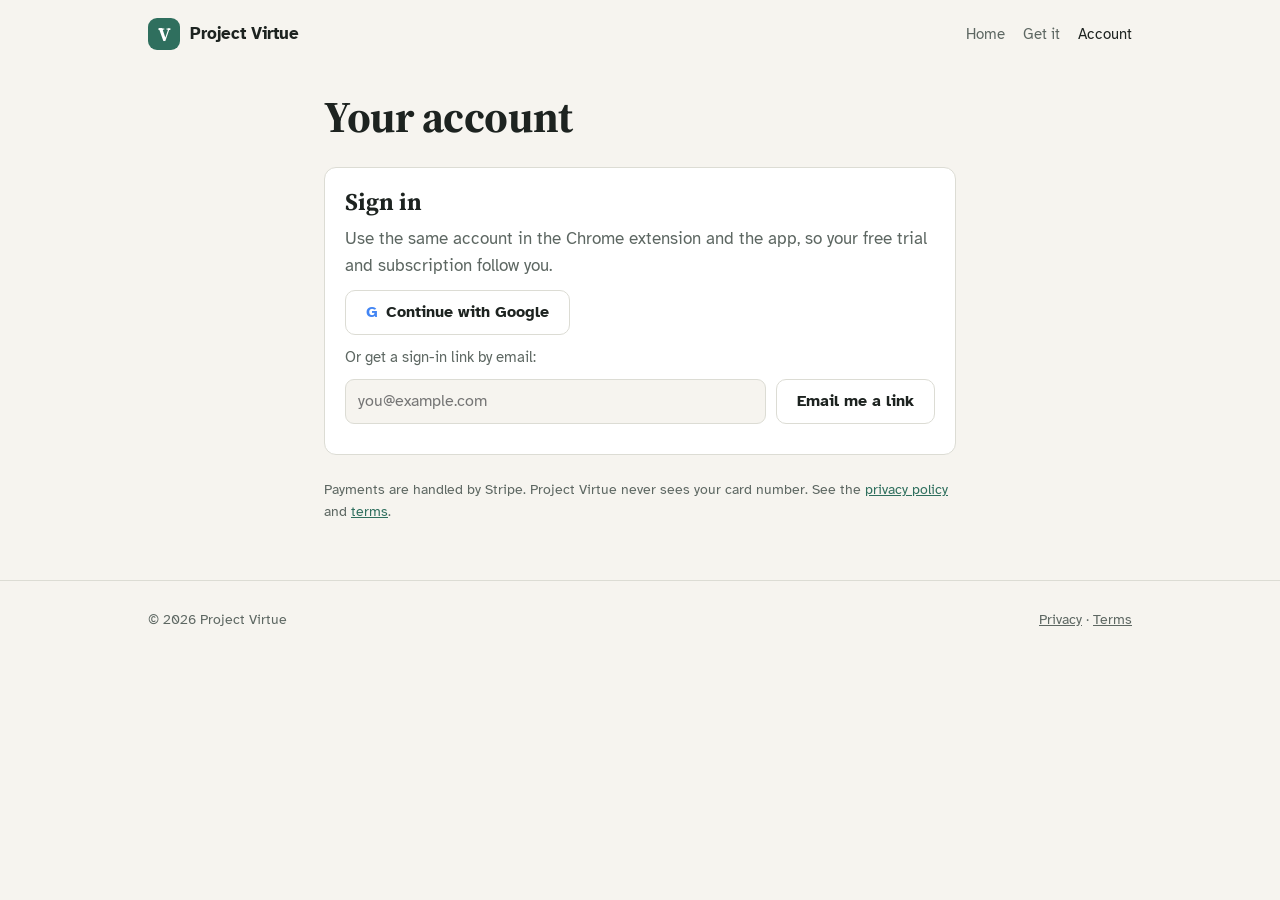
==== account.html @ 2ad658b2 "Add files via upload" ====
<!doctype html>
<html lang="en">
<head>
<meta charset="utf-8">
<meta name="viewport" content="width=device-width, initial-scale=1, viewport-fit=cover">
<title>Your Account · Project Virtue</title>
<link rel="icon" href="img/favicon.png">
<link rel="stylesheet" href="https://fonts.googleapis.com/css2?family=Source+Serif+4:opsz,wght@8..60,600;8..60,700&family=Atkinson+Hyperlegible:ital,wght@0,400;0,700;1,400&display=swap">
<link rel="stylesheet" href="site.css">
</head>
<body>
<header class="top">
  <div class="wrap">
    <a class="brand" href="./"><span class="v">V</span>Project Virtue</a>
    <nav><a href="./">Home</a><a href="./#get">Get it</a><a href="account.html" aria-current="page">Account</a></nav>
  </div>
</header>

<main class="wrap narrow" style="display:grid;gap:24px;padding-block:24px 56px">
  <h1 style="font-size:clamp(32px,5vw,44px)">Your account</h1>
  <p id="flash" class="note" hidden></p>

  <!-- signed out -->
  <section class="card" id="signedOut" hidden>
    <h2 style="font-size:24px">Sign in</h2>
    <p style="color:var(--muted)">Use the same account in the Chrome extension and the app, so your free trial and subscription follow you.</p>
    <div class="row"><button class="btn" id="google" type="button"><span class="g">G</span> Continue with Google</button></div>
    <p style="color:var(--muted);font-size:15px">Or get a sign-in link by email:</p>
    <form id="emailForm" class="inline">
      <input type="email" id="email" autocomplete="email" placeholder="you@example.com" required>
      <button class="btn" type="submit" id="sendBtn">Email me a link</button>
    </form>
    <form id="codeForm" class="inline" hidden>
      <input type="text" id="code" placeholder="Paste the link or code from the email">
      <button class="btn primary" type="submit">Sign in</button>
    </form>
    <p id="signInMsg" style="font-size:15px;color:var(--muted)"></p>
  </section>

  <!-- signed in -->
  <section class="card" id="signedIn" hidden>
    <div class="row" style="justify-content:space-between">
      <h2 style="font-size:24px" id="who">Signed in</h2>
      <button class="btn" id="signOut" type="button">Sign out</button>
    </div>
    <dl class="kv">
      <dt>Plan</dt><dd id="planName">Free</dd>
      <dt>Free trial</dt><dd id="trialText">–</dd>
    </dl>
    <div class="meter" id="meter" aria-hidden="true"><i style="width:0%"></i></div>
    <p id="paywallNote" style="color:var(--muted);font-size:15px"></p>
    <div class="row">
      <button class="btn primary" id="subscribe" type="button" hidden>Subscribe</button>
      <button class="btn" id="billing" type="button" hidden>Manage billing</button>
    </div>
    <p id="planMsg" style="font-size:15px;color:var(--muted)"></p>
  </section>

  <p style="font-size:14px;color:var(--muted)">Payments are handled by Stripe. Project Virtue never sees your card number. See the <a href="privacy.html">privacy policy</a> and <a href="terms.html">terms</a>.</p>
</main>

<footer>
  <div class="wrap">
    <span>© 2026 Project Virtue</span>
    <span><a href="privacy.html">Privacy</a> · <a href="terms.html">Terms</a></span>
  </div>
</footer>

<script src="config.js"></script>
<script src="db.js"></script>
<script>
(function () {
  "use strict";
  var $ = function (id) { return document.getElementById(id); };
  var store = {
    get: async function (k) { try { var v = localStorage.getItem(k); return v ? JSON.parse(v) : null; } catch (e) { return null; } },
    set: async function (k, v) { try { localStorage.setItem(k, JSON.stringify(v)); } catch (e) {} }
  };
  var db = VirtueDB.create(window.VIRTUE_CONFIG, store);
  var here = location.origin + location.pathname;

  function flash(text, warn) {
    var el = $("flash");
    el.hidden = !text; el.textContent = text || "";
    el.className = warn ? "warnbox" : "note";
  }

  function hours(sec) { return (Math.round(sec / 360) / 10).toString(); }

  async function render() {
    var a = await db.account().catch(function () { return { configured: db.configured, signedIn: false }; });
    $("signedOut").hidden = a.signedIn;
    $("signedIn").hidden = !a.signedIn;
    if (!a.signedIn) return;
    $("who").textContent = a.email;
    var plan = await db.myPlan().catch(function () { return null; });
    if (!plan) { $("planMsg").textContent = "Couldn't load your plan. Try again in a moment."; return; }
    var used = plan.trial_seconds_used || 0, total = plan.trial_seconds_total || 36000;
    $("planName").textContent = plan.subscribed ? "Virtue Plus" + (plan.plan_status && plan.plan_status !== "active" ? " (" + plan.plan_status.replace("_", " ") + ")" : "") : "Free";
    $("trialText").textContent = hours(Math.min(used, total)) + " of " + hours(total) + " hours used";
    $("meter").firstElementChild.style.width = Math.min(100, used / total * 100).toFixed(1) + "%";
    $("paywallNote").textContent = !plan.paywall_enabled ? "Project Virtue is free for everyone while it's in testing. Your trial hours aren't being used up yet."
      : plan.subscribed ? (plan.plan_renews_at ? "Renews " + new Date(plan.plan_renews_at).toLocaleDateString() + "." : "")
      : plan.allowed ? "When your free hours run out, subscribe to keep filtering." : "Your free trial is used up. Subscribe to keep filtering.";
    $("subscribe").hidden = plan.subscribed || !plan.paywall_enabled;
    $("billing").hidden = !plan.has_billing;
  }

  async function finishRedirectSignIn() {
    // Back from Google or an emailed link: the address carries #access_token=... (or an error).
    if (!/access_token=|error_description=/.test(location.hash) && !/[?&]token=/.test(location.search)) return;
    try { await db.verifyCode("", location.href); flash("You're signed in."); }
    catch (e) { flash(e.message, true); }
    history.replaceState(null, "", location.pathname);
  }

  $("google").addEventListener("click", function () { location.href = db.oauthUrl("google", here); });
  $("emailForm").addEventListener("submit", async function (e) {
    e.preventDefault();
    $("sendBtn").disabled = true; $("signInMsg").textContent = "Sending…";
    try {
      await db.sendCode($("email").value, here);
      $("signInMsg").textContent = "Check your email and click the sign-in link. It brings you back here. (If the email has a code, paste it below.)";
      $("codeForm").hidden = false;
    } catch (err) { $("signInMsg").textContent = err.message; }
    $("sendBtn").disabled = false;
  });
  $("codeForm").addEventListener("submit", async function (e) {
    e.preventDefault();
    try { await db.verifyCode($("email").value, $("code").value); $("signInMsg").textContent = ""; render(); }
    catch (err) { $("signInMsg").textContent = err.message; }
  });
  $("signOut").addEventListener("click", async function () { await db.signOut(); flash(""); render(); });

  async function go(op) {
    $("planMsg").textContent = "Opening secure checkout…";
    try {
      var r = await db[op](here);
      if (r && r.url) location.href = r.url; else $("planMsg").textContent = "Payments aren't set up yet.";
    } catch (e) { $("planMsg").textContent = /not found|404|aren't set up/i.test(e.message) ? "Payments aren't set up yet." : e.message; }
  }
  $("subscribe").addEventListener("click", function () { go("checkout"); });
  $("billing").addEventListener("click", function () { go("billingPortal"); });

  (async function () {
    if (!db.configured) { flash("This site isn't connected to the database yet.", true); return; }
    await finishRedirectSignIn();
    var q = new URLSearchParams(location.search);
    if (q.get("checkout") === "success") { flash("Thank you! Your subscription is active. It can take a minute to show here."); history.replaceState(null, "", location.pathname); setTimeout(render, 4000); }
    if (q.get("checkout") === "cancelled") { flash("Checkout was cancelled. You haven't been charged."); history.replaceState(null, "", location.pathname); }
    render();
  })();
})();
</script>
</body>
</html>
---- site.css ----
[hidden] { display: none !important; }
/* Project Virtue website.
   Layout: one centred reading column (≈64rem) with full-width bands; the hero shows a
   film timeline with mute marks and skipped scenes, the thing Virtue actually produces. */
:root {
  --bg: #f6f4ef;
  --paper: #ffffff;
  --ink: #1d2320;
  --muted: #5d6762;
  --line: #dcdcd4;
  --accent: #2f6f5e;
  --accent-ink: #ffffff;
  --accent-soft: #e4efea;
  --mute: #c2492f;          /* mute marks on the timeline */
  --skip: #8a8f8c;          /* skipped scenes */
  --warn: #9a4b00;
  --warn-soft: #fbeedd;
  --display: "Source Serif 4", Georgia, "Times New Roman", serif;
  --body: "Atkinson Hyperlegible", system-ui, -apple-system, "Segoe UI", sans-serif;
  --mono: ui-monospace, "SFMono-Regular", Consolas, monospace;
  color-scheme: light;
}
@media (prefers-color-scheme: dark) {
  :root:not([data-theme="light"]) {
    --bg: #121514; --paper: #1b1f1d; --ink: #e9ece9; --muted: #a3ada8; --line: #2e3431;
    --accent: #6cc2a6; --accent-ink: #0d1a15; --accent-soft: #1d2d27; --mute: #ef7d63; --skip: #6f7672;
    --warn: #ffb36b; --warn-soft: #33261a; color-scheme: dark;
  }
}
:root[data-theme="dark"] {
  --bg: #121514; --paper: #1b1f1d; --ink: #e9ece9; --muted: #a3ada8; --line: #2e3431;
  --accent: #6cc2a6; --accent-ink: #0d1a15; --accent-soft: #1d2d27; --mute: #ef7d63; --skip: #6f7672;
  --warn: #ffb36b; --warn-soft: #33261a; color-scheme: dark;
}

* { box-sizing: border-box; }
html { -webkit-text-size-adjust: 100%; }
body { margin: 0; background: var(--bg); color: var(--ink); font: 17px/1.6 var(--body); }
img { max-width: 100%; height: auto; display: block; }
a { color: var(--accent); }
a:focus-visible, button:focus-visible, input:focus-visible { outline: 3px solid var(--accent); outline-offset: 2px; }

.wrap { max-width: 64rem; margin: 0 auto;
  padding-left: max(20px, env(safe-area-inset-left, 0px)); padding-right: max(20px, env(safe-area-inset-right, 0px)); }
.narrow { max-width: 42rem; }

/* header */
.top { padding-block: 18px; }
.top .wrap { display: flex; align-items: center; justify-content: space-between; gap: 16px; flex-wrap: wrap; }
.brand { display: inline-flex; align-items: center; gap: 10px; color: var(--ink); text-decoration: none; font-weight: 700; }
.brand .v { width: 32px; height: 32px; border-radius: 9px; background: var(--accent); color: var(--accent-ink);
  display: inline-grid; place-items: center; font-family: var(--display); font-size: 19px; }
nav { display: flex; gap: 18px; flex-wrap: wrap; }
nav a { color: var(--muted); text-decoration: none; font-size: 15px; }
nav a:hover, nav a[aria-current] { color: var(--ink); }

h1, h2, h3 { font-family: var(--display); line-height: 1.15; text-wrap: balance; margin: 0; }
h1 { font-size: clamp(36px, 6.4vw, 64px); font-weight: 700; letter-spacing: -0.01em; }
h2 { font-size: clamp(26px, 3.6vw, 36px); font-weight: 700; }
h3 { font-size: 21px; font-weight: 600; }
p { margin: 0; }
.lede { font-size: clamp(18px, 2.1vw, 21px); color: var(--muted); max-width: 36rem; }
.eyebrow { font-size: 13px; text-transform: uppercase; letter-spacing: .1em; color: var(--accent); font-weight: 700; }

/* buttons */
.btn { display: inline-flex; align-items: center; justify-content: center; gap: 8px; padding: 12px 20px; border-radius: 10px;
  border: 1px solid var(--line); background: var(--paper); color: var(--ink); font: 600 16px/1.2 var(--body);
  text-decoration: none; cursor: pointer; }
.btn:hover { border-color: var(--muted); }
.btn.primary { background: var(--accent); border-color: var(--accent); color: var(--accent-ink); }
.btn.primary:hover { filter: brightness(1.06); }
.btn[disabled] { opacity: .55; cursor: default; }
.btn .g { font-weight: 800; color: #4285f4; }
.row { display: flex; gap: 12px; flex-wrap: wrap; align-items: center; }

/* hero */
.hero { padding-block: 40px 56px; }
.hero .wrap { display: grid; gap: 28px; }
.timeline { background: var(--paper); border: 1px solid var(--line); border-radius: 14px; padding: 18px 18px 14px; display: grid; gap: 12px; }
.timeline .meta { display: flex; justify-content: space-between; gap: 12px; font-size: 14px; color: var(--muted); flex-wrap: wrap; }
.timeline .meta b { color: var(--ink); font-weight: 700; }
.track { position: relative; height: 34px; border-radius: 8px; background: var(--accent-soft); overflow: hidden; }
.track .playhead { position: absolute; top: 0; bottom: 0; width: 2px; background: var(--ink); left: 0;
  animation: play 14s linear infinite; }
@keyframes play { from { left: 0; } to { left: 100%; } }
@media (prefers-reduced-motion: reduce) { .track .playhead { animation: none; left: 38%; } }
.track .m { position: absolute; top: 6px; bottom: 6px; width: 4px; border-radius: 2px; background: var(--mute); }
.track .s { position: absolute; top: 0; bottom: 0; background: repeating-linear-gradient(135deg, var(--skip) 0 6px, transparent 6px 11px); opacity: .55; }
.legend { display: flex; gap: 18px; flex-wrap: wrap; font-size: 14px; color: var(--muted); }
.legend span::before { content: ""; display: inline-block; width: 12px; height: 12px; border-radius: 3px; margin-right: 6px; vertical-align: -1px; }
.legend .lm::before { background: var(--mute); }
.legend .ls::before { background: repeating-linear-gradient(135deg, var(--skip) 0 3px, transparent 3px 6px); }
.events { display: grid; grid-template-columns: repeat(auto-fill, minmax(150px, 1fr)); gap: 6px 16px; font: 14px/1.4 var(--mono); color: var(--muted); }
.events b { color: var(--ink); font-weight: 600; font-variant-numeric: tabular-nums; }

/* sections */
section.band { padding-block: 56px; border-top: 1px solid var(--line); }
section.band .wrap { display: grid; gap: 28px; }
.split { display: grid; gap: 28px; align-items: center; }
@media (min-width: 860px) {
  .hero .wrap { grid-template-columns: 1.05fr 1fr; align-items: center; gap: 48px; }
  .split { grid-template-columns: 1fr 1.25fr; }
  .split.flip > :first-child { order: 2; }
}
.split > * { min-width: 0; }
.shot { border-radius: 12px; border: 1px solid var(--line); overflow: hidden; background: var(--paper); }
.points { display: grid; gap: 14px; padding: 0; margin: 0; list-style: none; }
.points li { display: grid; grid-template-columns: 22px 1fr; gap: 10px; }
.points li::before { content: ""; width: 10px; height: 10px; border-radius: 50%; background: var(--accent); margin-top: 9px; }
.points b { font-weight: 700; }

.cards { display: grid; gap: 16px; grid-template-columns: repeat(auto-fit, minmax(240px, 1fr)); }
.card { background: var(--paper); border: 1px solid var(--line); border-radius: 12px; padding: 20px; display: grid; gap: 10px; align-content: start; }
.card .tag { font-size: 13px; color: var(--muted); }
.card .tag.soon { color: var(--warn); }

.note { background: var(--accent-soft); border-radius: 12px; padding: 16px 18px; }
.warnbox { background: var(--warn-soft); color: var(--warn); border-radius: 10px; padding: 12px 14px; }

/* forms */
label.field { display: grid; gap: 6px; font-size: 15px; color: var(--muted); }
input[type=email], input[type=text] { font: 16px var(--body); padding: 11px 12px; border-radius: 9px; border: 1px solid var(--line);
  background: var(--bg); color: var(--ink); width: 100%; min-width: 0; }
.inline { display: flex; gap: 10px; flex-wrap: wrap; }
.inline input { flex: 1 1 220px; }

/* plan meter */
.meter { height: 10px; border-radius: 6px; background: var(--accent-soft); overflow: hidden; }
.meter > i { display: block; height: 100%; background: var(--accent); }
.kv { display: grid; grid-template-columns: max-content 1fr; gap: 6px 16px; font-size: 15px; }
.kv dt { color: var(--muted); }
.kv dd { margin: 0; font-variant-numeric: tabular-nums; }

/* prose pages */
.prose { display: grid; gap: 14px; }
.prose h2 { font-size: 24px; margin-top: 18px; }
.prose ul { margin: 0; padding-left: 22px; display: grid; gap: 4px; }
.table-wrap { overflow-x: auto; border: 1px solid var(--line); border-radius: 10px; background: var(--paper); }
table { border-collapse: collapse; width: 100%; min-width: 540px; font-size: 15px; }
th, td { text-align: left; vertical-align: top; padding: 10px 12px; border-bottom: 1px solid var(--line); }
th { font-size: 13px; text-transform: uppercase; letter-spacing: .06em; color: var(--muted); }
tr:last-child td { border-bottom: 0; }
code, .addr { font-family: var(--mono); font-size: .92em; background: var(--accent-soft); padding: 1px 6px; border-radius: 5px; word-break: break-all; }

footer { border-top: 1px solid var(--line); padding-block: 28px 40px; color: var(--muted); font-size: 14px; }
footer .wrap { display: flex; justify-content: space-between; gap: 16px; flex-wrap: wrap; }
footer a { color: var(--muted); }
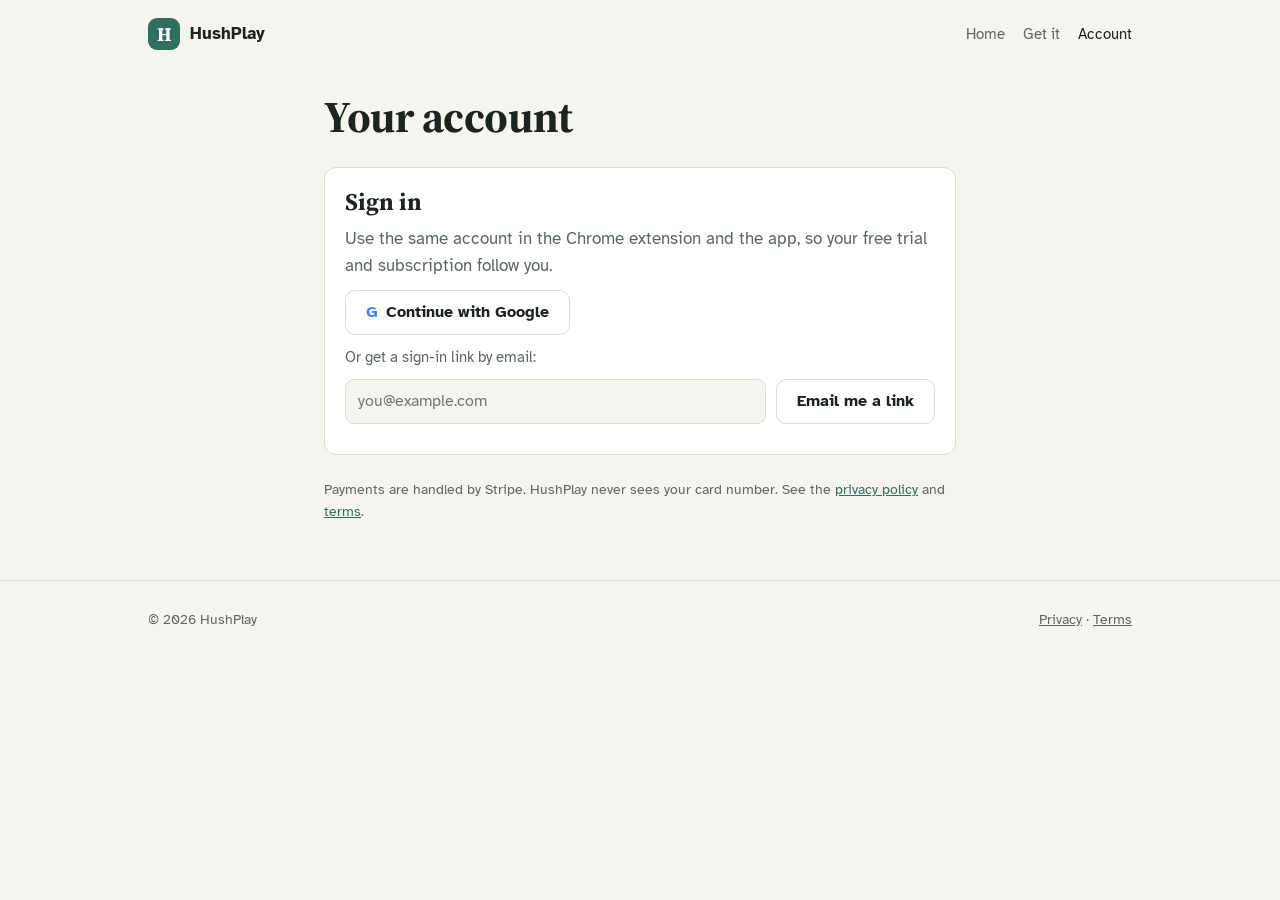
==== commit 7883b542: "Add files via upload" ====
--- a/account.html
+++ b/account.html
@@ -3,7 +3,7 @@
 <head>
 <meta charset="utf-8">
 <meta name="viewport" content="width=device-width, initial-scale=1, viewport-fit=cover">
-<title>Your Account · Project Virtue</title>
+<title>Your Account · HushPlay</title>
 <link rel="icon" href="img/favicon.png">
 <link rel="stylesheet" href="https://fonts.googleapis.com/css2?family=Source+Serif+4:opsz,wght@8..60,600;8..60,700&family=Atkinson+Hyperlegible:ital,wght@0,400;0,700;1,400&display=swap">
 <link rel="stylesheet" href="site.css">
@@ -11,7 +11,7 @@
 <body>
 <header class="top">
   <div class="wrap">
-    <a class="brand" href="./"><span class="v">V</span>Project Virtue</a>
+    <a class="brand" href="./"><span class="v">H</span>HushPlay</a>
     <nav><a href="./">Home</a><a href="./#get">Get it</a><a href="account.html" aria-current="page">Account</a></nav>
   </div>
 </header>
@@ -45,23 +45,63 @@
     </div>
     <dl class="kv">
       <dt>Plan</dt><dd id="planName">Free</dd>
-      <dt>Free trial</dt><dd id="trialText">–</dd>
+      <dt id="trialLabel">Free trial</dt><dd id="trialText">–</dd>
     </dl>
     <div class="meter" id="meter" aria-hidden="true"><i style="width:0%"></i></div>
     <p id="paywallNote" style="color:var(--muted);font-size:15px"></p>
+    <div id="refEntry" hidden>
+      <label class="field">Referral code (optional)
+        <input type="text" id="refCode" maxlength="12" autocomplete="off" placeholder="e.g. 7KQ2MX4D" style="text-transform:uppercase">
+      </label>
+    </div>
     <div class="row">
-      <button class="btn primary" id="subscribe" type="button" hidden>Subscribe</button>
+      <button class="btn primary" id="subscribeYearly" type="button" hidden>Subscribe yearly</button>
+      <button class="btn" id="subscribe" type="button" hidden>Subscribe monthly</button>
       <button class="btn" id="billing" type="button" hidden>Manage billing</button>
     </div>
     <p id="planMsg" style="font-size:15px;color:var(--muted)"></p>
   </section>
 
-  <p style="font-size:14px;color:var(--muted)">Payments are handled by Stripe. Project Virtue never sees your card number. See the <a href="privacy.html">privacy policy</a> and <a href="terms.html">terms</a>.</p>
+  <!-- referrals -->
+  <section class="card" id="referCard" hidden>
+    <h2 style="font-size:24px">Refer friends</h2>
+    <p style="color:var(--muted);font-size:15px;margin:0" id="referHow"></p>
+    <div class="refcode"><span>Your code</span><b id="myCode">–</b></div>
+    <div class="inline">
+      <input type="text" id="myLink" readonly aria-label="Your referral link">
+      <button class="btn" type="button" id="copyLink">Copy link</button>
+    </div>
+    <dl class="kv">
+      <dt>Friends signed up</dt><dd id="refJoined">0</dd>
+      <dt>Rewards earned</dt><dd id="refEarned">$0.00</dd>
+    </dl>
+    <p id="refMsg" style="font-size:15px;color:var(--muted);margin:0"></p>
+  </section>
+
+  <!-- settings profiles -->
+  <section class="card" id="profilesCard" hidden>
+    <div class="row" style="justify-content:space-between">
+      <h2 style="font-size:24px">Settings profiles</h2>
+      <button class="btn" id="profNew" type="button">New profile</button>
+    </div>
+    <p style="color:var(--muted);font-size:15px;margin:0">Save different settings for different people or times, like "Kids" and "Movie night".
+      In the Chrome extension and the app, each device picks which profile it uses, so they can share one or each have their own.
+      New devices start with your default profile.</p>
+    <form id="profNewForm" class="inline" hidden>
+      <input type="text" id="profNewName" maxlength="40" placeholder="Profile name, e.g. Kids" required>
+      <button class="btn primary" type="submit">Create</button>
+      <button class="btn" type="button" id="profNewCancel">Cancel</button>
+    </form>
+    <ul id="profList" class="proflist"></ul>
+    <p id="profMsg" style="font-size:15px;color:var(--muted);margin:0"></p>
+  </section>
+
+  <p style="font-size:14px;color:var(--muted)">Payments are handled by Stripe. HushPlay never sees your card number. See the <a href="privacy.html">privacy policy</a> and <a href="terms.html">terms</a>.</p>
 </main>
 
 <footer>
   <div class="wrap">
-    <span>© 2026 Project Virtue</span>
+    <span>© 2026 HushPlay</span>
     <span><a href="privacy.html">Privacy</a> · <a href="terms.html">Terms</a></span>
   </div>
 </footer>
@@ -91,20 +131,168 @@
     var a = await db.account().catch(function () { return { configured: db.configured, signedIn: false }; });
     $("signedOut").hidden = a.signedIn;
     $("signedIn").hidden = !a.signedIn;
-    if (!a.signedIn) return;
+    if (!a.signedIn) { $("profilesCard").hidden = true; $("referCard").hidden = true; return; }
     $("who").textContent = a.email;
     var plan = await db.myPlan().catch(function () { return null; });
     if (!plan) { $("planMsg").textContent = "Couldn't load your plan. Try again in a moment."; return; }
-    var used = plan.trial_seconds_used || 0, total = plan.trial_seconds_total || 36000;
-    $("planName").textContent = plan.subscribed ? "Virtue Plus" + (plan.plan_status && plan.plan_status !== "active" ? " (" + plan.plan_status.replace("_", " ") + ")" : "") : "Free";
+    var used = plan.trial_seconds_used || 0, total = plan.trial_seconds_total || 7200;
+    $("planName").textContent = plan.subscribed ? "HushPlay Plus" + (plan.plan_status && plan.plan_status !== "active" ? " (" + plan.plan_status.replace("_", " ") + ")" : "") : "Free";
     $("trialText").textContent = hours(Math.min(used, total)) + " of " + hours(total) + " hours used";
     $("meter").firstElementChild.style.width = Math.min(100, used / total * 100).toFixed(1) + "%";
-    $("paywallNote").textContent = !plan.paywall_enabled ? "Project Virtue is free for everyone while it's in testing. Your trial hours aren't being used up yet."
+    // Subscribers don't have a free trial any more: no meter, no hours.
+    $("trialLabel").hidden = $("trialText").hidden = $("meter").hidden = !!plan.subscribed;
+    $("paywallNote").textContent = !plan.paywall_enabled ? "HushPlay is free for everyone while it's in testing. Your trial hours aren't being used up yet."
       : plan.subscribed ? (plan.plan_renews_at ? "Renews " + new Date(plan.plan_renews_at).toLocaleDateString() + "." : "")
       : plan.allowed ? "When your free hours run out, subscribe to keep filtering." : "Your free trial is used up. Subscribe to keep filtering.";
-    $("subscribe").hidden = plan.subscribed || !plan.paywall_enabled;
+    $("subscribe").hidden = $("subscribeYearly").hidden = plan.subscribed || !plan.paywall_enabled;
     $("billing").hidden = !plan.has_billing;
-  }
+    $("refEntry").hidden = plan.subscribed || !plan.paywall_enabled || !!plan.plan_status;
+    loadProfiles();
+    loadReferral();
+    var cfg = await db.config().catch(function () { return {}; });
+    $("subscribe").textContent = "Monthly" + (cfg.price_monthly ? " · " + cfg.price_monthly + "/month" : "");
+    $("subscribeYearly").textContent = "Yearly" + (cfg.price_yearly ? " · " + cfg.price_yearly + "/year" : "");
+  }
+
+  // ---------------------------------------------------------------- settings profiles
+  var MUTE = [["strong", "Strong swearing"], ["mild", "Mild words"], ["blasphemy", "God's name in vain"], ["slurs", "Slurs"]];
+  var SKIP = [["nudity", "Nudity"], ["sexual", "Sexual content"], ["violence", "Violence"], ["other", "Other flagged scenes"]];
+  var DEF_CATS = { strong: true, mild: true, blasphemy: true, slurs: true, nudity: true, sexual: true, violence: false, other: true };
+  var profs = [], openId = null;
+  function profMsg(t, warn) { $("profMsg").textContent = t || ""; $("profMsg").style.color = warn ? "var(--warn)" : "var(--muted)"; }
+  async function loadProfiles(msg) {
+    try { profs = await db.profiles(); } catch (e) { profMsg(e.message, true); return; }
+    $("profilesCard").hidden = false;
+    drawProfiles();
+    profMsg(msg || (profs.length ? "" : "You don't have any profiles yet. Open the extension or the app once while signed in, or make one here."));
+  }
+  function el(tag, attrs, kids) {
+    var n = document.createElement(tag);
+    Object.keys(attrs || {}).forEach(function (k) { if (k === "text") n.textContent = attrs[k]; else n.setAttribute(k, attrs[k]); });
+    (kids || []).forEach(function (k) { if (k) n.appendChild(k); });
+    return n;
+  }
+  function check(id, label, on) {
+    var box = el("input", { type: "checkbox", id: id });
+    box.checked = !!on;
+    return el("label", { class: "check" }, [box, document.createTextNode(" " + label)]);
+  }
+  function select(id, opts, value) {
+    var s = el("select", { id: id });
+    opts.forEach(function (o) { var op = el("option", { value: o[0], text: o[1] }); s.appendChild(op); });
+    s.value = String(value);
+    return s;
+  }
+  function drawProfiles() {
+    var list = $("profList");
+    list.innerHTML = "";
+    profs.forEach(function (p) {
+      var li = el("li", { class: "prof" });
+      var head = el("div", { class: "row", style: "justify-content:space-between" }, [
+        el("strong", { text: p.name }),
+        p.is_default ? el("span", { class: "pill", text: "Default" }) : null
+      ]);
+      var btns = el("div", { class: "row" });
+      var edit = el("button", { class: "btn small", type: "button", text: openId === p.id ? "Close" : "Edit" });
+      edit.addEventListener("click", function () { openId = openId === p.id ? null : p.id; drawProfiles(); });
+      btns.appendChild(edit);
+      if (!p.is_default) {
+        var def = el("button", { class: "btn small", type: "button", text: "Make default" });
+        def.addEventListener("click", function () { save(p.id, null, null, true, "\"" + p.name + "\" is now the default for new devices."); });
+        btns.appendChild(def);
+      }
+      var del = el("button", { class: "btn small", type: "button", text: "Delete" });
+      del.addEventListener("click", function () {
+        if (del.dataset.sure) {
+          db.deleteProfile(p.id).then(function () { loadProfiles("Deleted \"" + p.name + "\". Devices that used it keep their settings."); },
+            function (e) { profMsg(e.message, true); });
+        } else { del.dataset.sure = "1"; del.textContent = "Really delete?"; }
+      });
+      btns.appendChild(del);
+      li.appendChild(head);
+      li.appendChild(btns);
+      if (openId === p.id) li.appendChild(editor(p));
+      list.appendChild(li);
+    });
+  }
+  function editor(p) {
+    var s = p.settings || {}, cats = Object.assign({}, DEF_CATS, s.categories || {});
+    var f = el("form", { class: "profedit" });
+    var name = el("input", { type: "text", id: "pe-name", maxlength: "40", value: p.name });
+    f.appendChild(el("label", { class: "field" }, [document.createTextNode("Name"), name]));
+    f.appendChild(el("p", { class: "lbl", text: "Mute" }));
+    MUTE.forEach(function (c) { f.appendChild(check("pe-" + c[0], c[1], cats[c[0]])); });
+    f.appendChild(el("p", { class: "lbl", text: "Skip scenes (movies & TV)" }));
+    SKIP.forEach(function (c) { f.appendChild(check("pe-" + c[0], c[1], cats[c[0]])); });
+    f.appendChild(el("label", { class: "field" }, [document.createTextNode("Skip violence that is"),
+      select("pe-violenceLevel", [["1", "Any (fights and up)"], ["2", "Moderate and up (shooting, blood)"], ["3", "Graphic only (gore)"]], s.violenceLevel || 2)]));
+    f.appendChild(el("label", { class: "field" }, [document.createTextNode("Scenes spotted from sound cues in subtitles"),
+      select("pe-soundCues", [["ask", "Offer a Skip button"], ["auto", "Skip them automatically"], ["off", "Ignore them"]], s.soundCues || "ask")]));
+    f.appendChild(el("label", { class: "field" }, [document.createTextNode("Also mute (comma-separated)"),
+      el("input", { type: "text", id: "pe-custom", value: s.custom || "", placeholder: "e.g. heck, gosh, darn*" })]));
+    f.appendChild(el("label", { class: "field" }, [document.createTextNode("Never mute"),
+      el("input", { type: "text", id: "pe-allow", value: s.allow || "", placeholder: "e.g. hell" })]));
+    f.appendChild(check("pe-useUnverified", "Use shared timestamps that aren't verified yet", s.useUnverified !== false));
+    f.appendChild(check("pe-censorCaptions", "Hide swear words in on-screen captions", s.censorCaptions !== false));
+    var go = el("button", { class: "btn primary", type: "submit", text: "Save changes" });
+    f.appendChild(el("div", { class: "row" }, [go]));
+    f.addEventListener("submit", function (e) {
+      e.preventDefault();
+      var next = Object.assign({}, s, { categories: Object.assign({}, cats) });
+      MUTE.concat(SKIP).forEach(function (c) { next.categories[c[0]] = $("pe-" + c[0]).checked; });
+      next.violenceLevel = +$("pe-violenceLevel").value;
+      next.soundCues = $("pe-soundCues").value;
+      next.custom = $("pe-custom").value.trim();
+      next.allow = $("pe-allow").value.trim();
+      next.useUnverified = $("pe-useUnverified").checked;
+      next.censorCaptions = $("pe-censorCaptions").checked;
+      var newName = name.value.trim();
+      save(p.id, newName && newName !== p.name ? newName : null, next, false, "Saved. Devices using \"" + (newName || p.name) + "\" pick this up within a few minutes.");
+    });
+    return f;
+  }
+  function save(id, name, settings, makeDefault, done) {
+    profMsg("Saving…");
+    db.saveProfile(id, name, settings, makeDefault).then(function () { return loadProfiles(done); },
+      function (e) { profMsg(e.message, true); });
+  }
+  $("profNew").addEventListener("click", function () { $("profNewForm").hidden = false; $("profNewName").value = ""; $("profNewName").focus(); });
+  $("profNewCancel").addEventListener("click", function () { $("profNewForm").hidden = true; });
+  $("profNewForm").addEventListener("submit", function (e) {
+    e.preventDefault();
+    var n = $("profNewName").value.trim();
+    if (!n) return;
+    $("profNewForm").hidden = true;
+    profMsg("Saving…");
+    // New profiles here start from the standard settings.
+    db.saveProfile(null, n, { categories: Object.assign({}, DEF_CATS) }, false).then(function (p) {
+      openId = p.id; return loadProfiles("Made \"" + n + "\". Change its settings below, then pick it on a device.");
+    }, function (e) { profMsg(e.message, true); });
+  });
+
+  // ---------------------------------------------------------------- referrals
+  var REF_KEY = "virtue.ref";
+  function money(c) { return "$" + (c / 100).toFixed(2); }
+  function savedRef() { try { return localStorage.getItem(REF_KEY) || ""; } catch (e) { return ""; } }
+  function rememberRef(c) { try { if (c) localStorage.setItem(REF_KEY, c); else localStorage.removeItem(REF_KEY); } catch (e) {} }
+  async function loadReferral() {
+    var r;
+    try { r = await db.myReferral(); } catch (e) { return; }
+    $("referCard").hidden = false;
+    $("referHow").textContent = "Share your code. When a friend buys their first subscription with it, you get " +
+      money(r.reward_yearly_cents) + " off your bills if they choose yearly, or " + money(r.reward_monthly_cents) +
+      " if they choose monthly. Each friend can use one code, once.";
+    $("myCode").textContent = r.code;
+    $("myLink").value = location.origin + location.pathname + "?ref=" + r.code;
+    $("refJoined").textContent = String(r.joined + r.rewarded);
+    $("refEarned").textContent = money(r.credit_cents) + (r.waiting_cents ? " (" + money(r.waiting_cents) + " is added when you subscribe)" : "");
+    if (r.was_referred) { $("refEntry").hidden = true; rememberRef(""); }
+    else if (!$("refCode").value) $("refCode").value = savedRef();
+  }
+  $("copyLink").addEventListener("click", async function () {
+    try { await navigator.clipboard.writeText($("myLink").value); $("refMsg").textContent = "Link copied."; }
+    catch (e) { $("myLink").select(); $("refMsg").textContent = "Press Ctrl+C (or Cmd+C) to copy."; }
+  });
 
   async function finishRedirectSignIn() {
     // Back from Google or an emailed link: the address carries #access_token=... (or an error).
@@ -132,21 +320,33 @@
   });
   $("signOut").addEventListener("click", async function () { await db.signOut(); flash(""); render(); });
 
-  async function go(op) {
+  async function go(op, plan) {
+    var code = op === "checkout" && !$("refEntry").hidden ? $("refCode").value.trim().toUpperCase() : "";
+    if (code) {
+      var ok = await db.checkReferral(code).catch(function (e) { return { ok: false, reason: e.message }; });
+      if (!ok.ok) { $("planMsg").textContent = ok.reason + " Clear the referral code box to subscribe without one."; return; }
+    }
     $("planMsg").textContent = "Opening secure checkout…";
     try {
-      var r = await db[op](here);
+      var r = await db[op](here, plan, code || undefined);
       if (r && r.url) location.href = r.url; else $("planMsg").textContent = "Payments aren't set up yet.";
     } catch (e) { $("planMsg").textContent = /not found|404|aren't set up/i.test(e.message) ? "Payments aren't set up yet." : e.message; }
   }
-  $("subscribe").addEventListener("click", function () { go("checkout"); });
+  $("subscribe").addEventListener("click", function () { go("checkout", "monthly"); });
+  $("subscribeYearly").addEventListener("click", function () { go("checkout", "yearly"); });
   $("billing").addEventListener("click", function () { go("billingPortal"); });
 
   (async function () {
     if (!db.configured) { flash("This site isn't connected to the database yet.", true); return; }
     await finishRedirectSignIn();
     var q = new URLSearchParams(location.search);
-    if (q.get("checkout") === "success") { flash("Thank you! Your subscription is active. It can take a minute to show here."); history.replaceState(null, "", location.pathname); setTimeout(render, 4000); }
+    if (q.get("ref")) {
+      var c = q.get("ref").trim().toUpperCase().replace(/[^A-Z0-9]/g, "").slice(0, 12);
+      rememberRef(c);
+      flash("Referral code " + c + " saved. It's used when you subscribe.");
+      history.replaceState(null, "", location.pathname);
+    }
+    if (q.get("checkout") === "success") { rememberRef(""); flash("Thank you! Your subscription is active. It can take a minute to show here."); history.replaceState(null, "", location.pathname); setTimeout(render, 4000); }
     if (q.get("checkout") === "cancelled") { flash("Checkout was cancelled. You haven't been charged."); history.replaceState(null, "", location.pathname); }
     render();
   })();
--- a/site.css
+++ b/site.css
@@ -1,7 +1,7 @@
 [hidden] { display: none !important; }
-/* Project Virtue website.
+/* HushPlay website.
    Layout: one centred reading column (≈64rem) with full-width bands; the hero shows a
-   film timeline with mute marks and skipped scenes, the thing Virtue actually produces. */
+   film timeline with mute marks and skipped scenes, the thing HushPlay actually produces. */
 :root {
   --bg: #f6f4ef;
   --paper: #ffffff;
@@ -145,3 +145,19 @@
 footer { border-top: 1px solid var(--line); padding-block: 28px 40px; color: var(--muted); font-size: 14px; }
 footer .wrap { display: flex; justify-content: space-between; gap: 16px; flex-wrap: wrap; }
 footer a { color: var(--muted); }
+
+/* settings profiles */
+.proflist { list-style: none; margin: 0; padding: 0; display: grid; gap: 10px; }
+.prof { border: 1px solid var(--line); border-radius: 10px; padding: 12px 14px; display: grid; gap: 10px; background: var(--bg); }
+.pill { font-size: 13px; padding: 2px 10px; border-radius: 999px; background: var(--accent-soft); color: var(--accent); font-weight: 700; }
+.btn.small { padding: 7px 12px; font-size: 15px; }
+.profedit { display: grid; gap: 8px; border-top: 1px solid var(--line); padding-top: 10px; }
+.profedit .lbl { margin: 6px 0 0; font-weight: 700; font-size: 15px; }
+.profedit .field { display: grid; gap: 4px; font-size: 15px; color: var(--muted); }
+.profedit input[type=text], .profedit select { font: inherit; padding: 9px 10px; border-radius: 8px; border: 1px solid var(--line); background: var(--paper); color: var(--ink); max-width: 100%; }
+.check { display: flex; align-items: center; gap: 8px; font-size: 15px; }
+
+/* referrals */
+.refcode { display: flex; align-items: baseline; gap: 12px; flex-wrap: wrap; }
+.refcode span { color: var(--muted); font-size: 15px; }
+.refcode b { font: 700 26px/1.1 var(--mono); letter-spacing: .12em; }
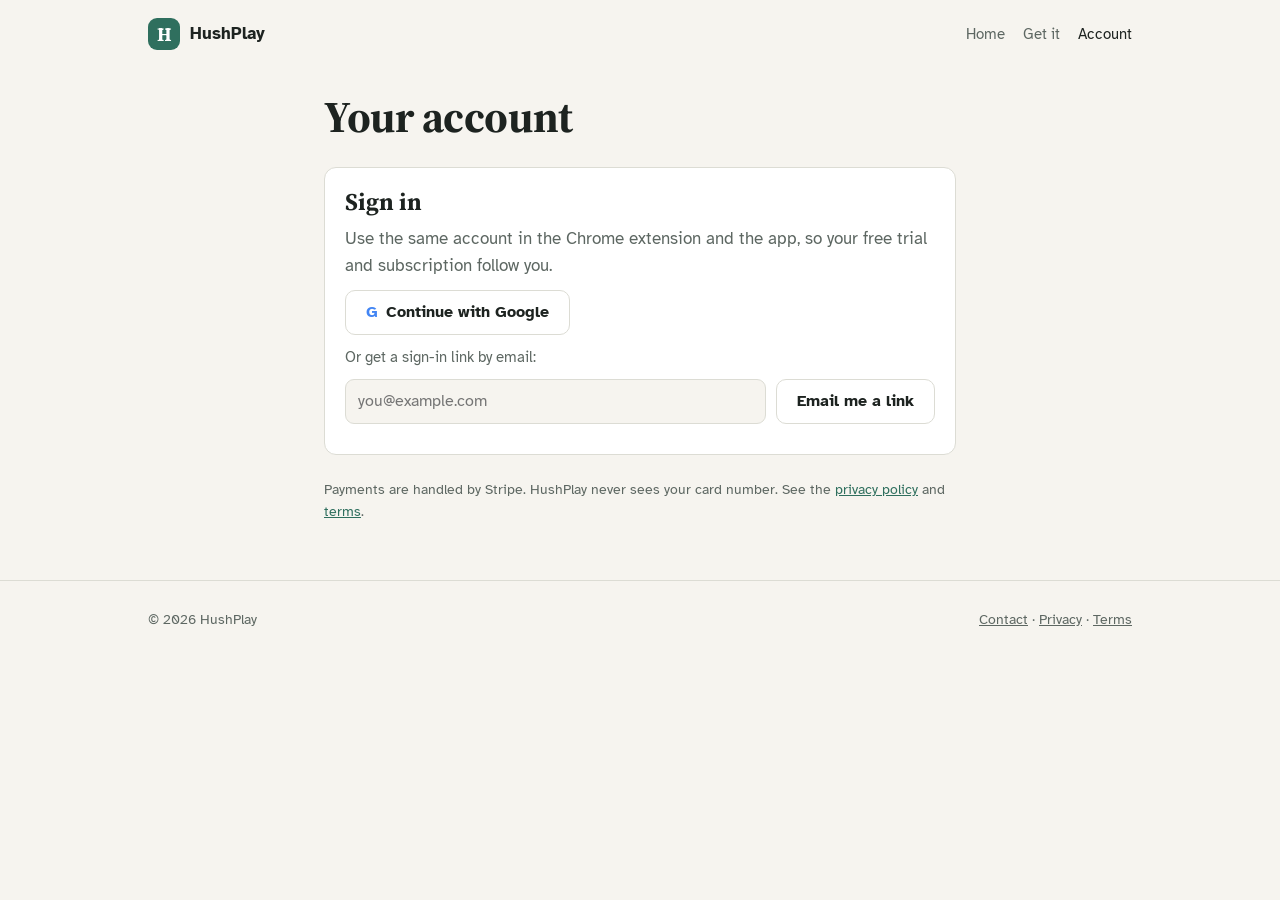
==== commit 6ec2106e: "Add business contact email hush.play.co@gmail.com" ====
--- a/account.html
+++ b/account.html
@@ -102,7 +102,7 @@
 <footer>
   <div class="wrap">
     <span>© 2026 HushPlay</span>
-    <span><a href="privacy.html">Privacy</a> · <a href="terms.html">Terms</a></span>
+    <span><a href="mailto:hush.play.co@gmail.com">Contact</a> · <a href="privacy.html">Privacy</a> · <a href="terms.html">Terms</a></span>
   </div>
 </footer>
 
